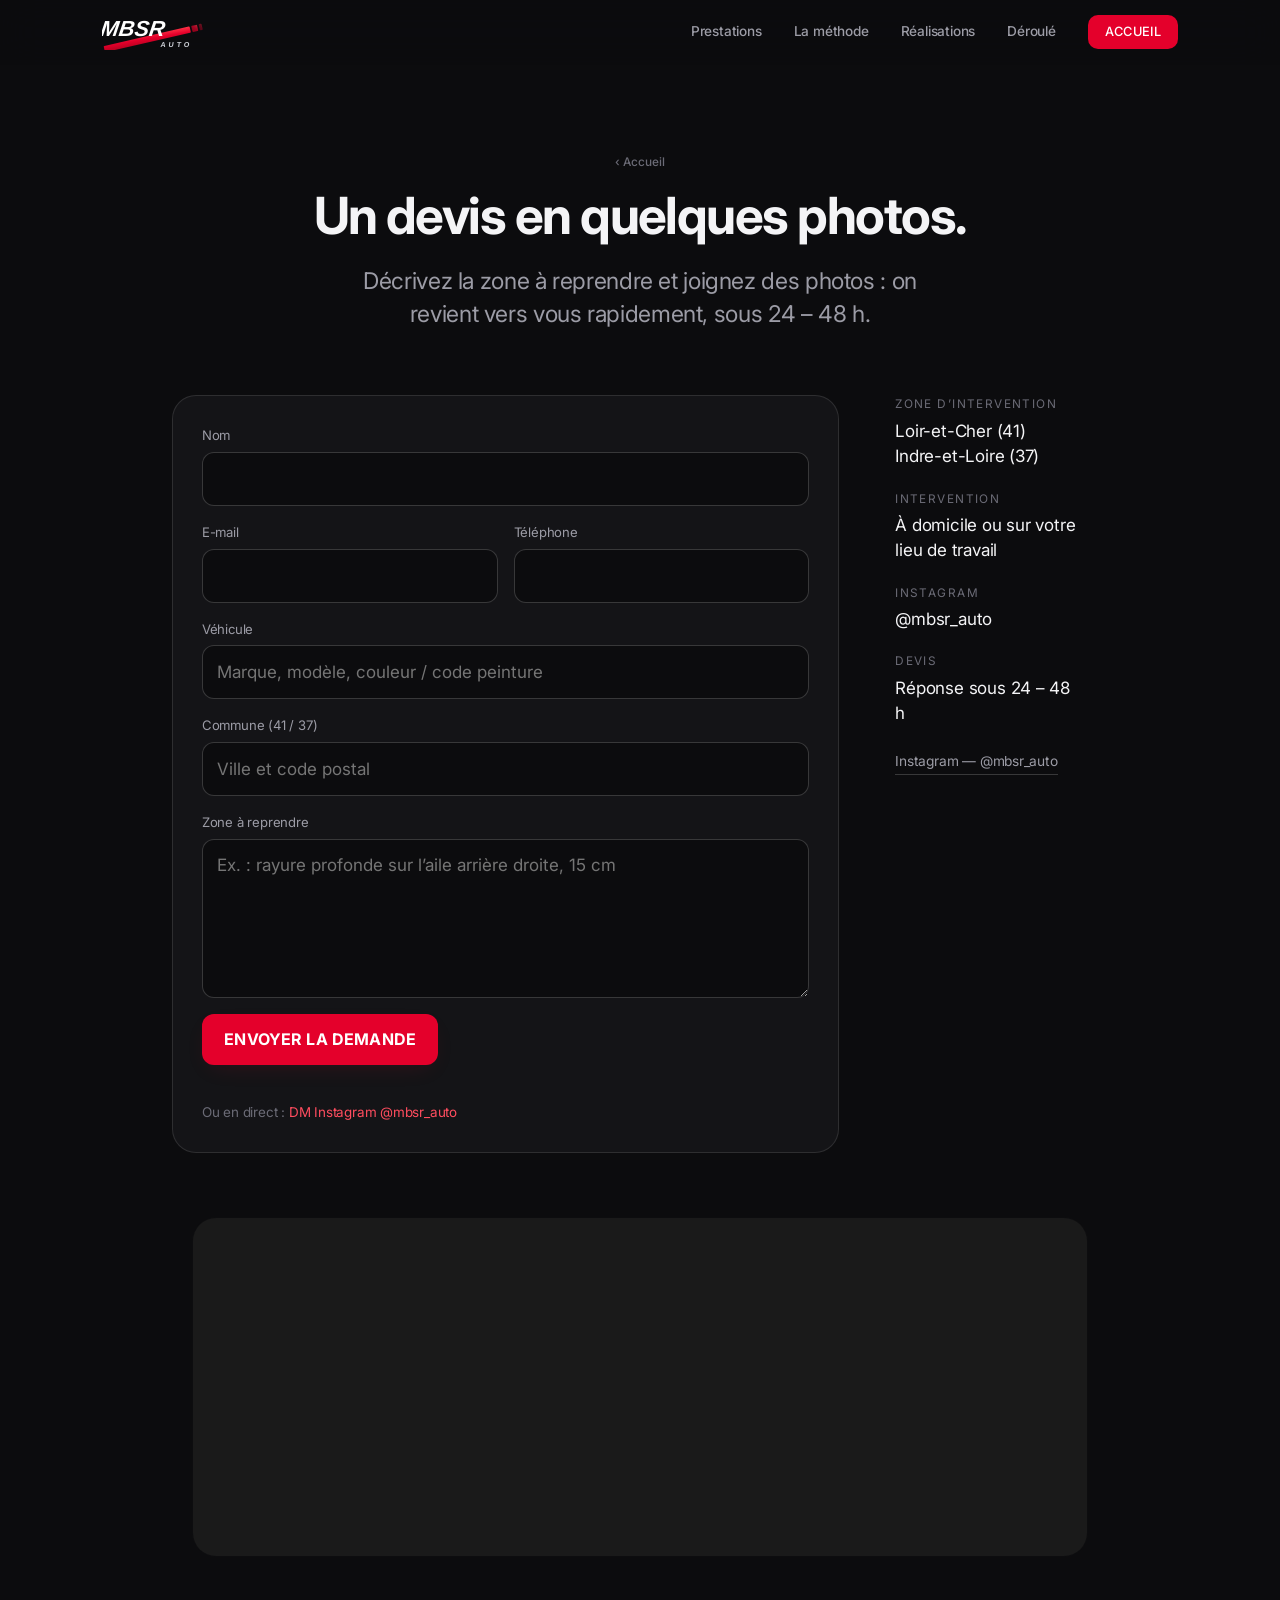
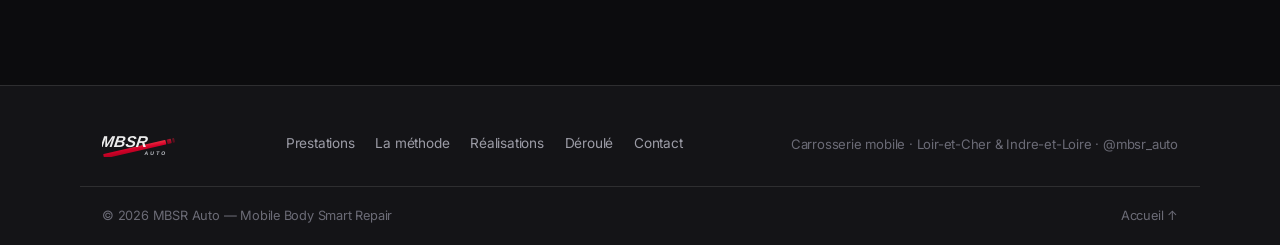
==== contact.html @ 2fc78a91 "preview: galerie en slider (fleches desktop + swipe mobile) + page /contact dediee - Realisations : " ====
<!DOCTYPE html>
<html lang="fr">
<head>
<meta charset="UTF-8" />
<meta name="viewport" content="width=device-width, initial-scale=1" />
<title>Devis & contact — MBSR Auto</title>
<meta name="description" content="Demandez un devis à MBSR Auto — Mobile Body Smart Repair. Rayures, jantes, retouches peinture, phares. Intervention à domicile en Loir-et-Cher (41) et Indre-et-Loire (37)." />
<meta name="theme-color" content="#0c0c0e" />
<link rel="icon" href="assets/favicon.svg" type="image/svg+xml" />
<link rel="canonical" href="https://mbsr-lilac.vercel.app/contact" />
<meta property="og:title" content="Devis & contact — MBSR Auto" />
<meta property="og:description" content="Demandez un devis : rayures, jantes, retouches peinture. On intervient chez vous en 41 et 37." />
<meta property="og:image" content="assets/img/redpaint.jpg" />
<meta property="og:type" content="website" />
<meta property="og:locale" content="fr_FR" />
<link rel="preconnect" href="https://fonts.googleapis.com" />
<link rel="preconnect" href="https://fonts.gstatic.com" crossorigin />
<link href="https://fonts.googleapis.com/css2?family=Inter:wght@400;500;600;700;800&display=swap" rel="stylesheet" />
<link rel="stylesheet" href="assets/styles.css?v=5" />
</head>
<body>
<a class="skip-link" href="#main">Aller au contenu</a>

<header class="hd stuck" id="hd">
  <div class="hd-in">
    <a href="/" class="hd-logo" aria-label="MBSR Auto — accueil">
      <img src="assets/logo-mbsr.svg" alt="MBSR Auto — Mobile Body Smart Repair" width="140" height="48" />
    </a>
    <nav class="nav" id="nav" aria-label="Navigation principale">
      <a href="/#prestations">Prestations</a>
      <a href="/#methode">La méthode</a>
      <a href="/#realisations">Réalisations</a>
      <a href="/#etapes">Déroulé</a>
      <a href="/" class="nav-cta">Accueil</a>
    </nav>
    <button class="burger" id="burger" aria-expanded="false" aria-controls="nav" aria-label="Menu"><span></span><span></span></button>
  </div>
</header>

<main id="main">
<span id="top"></span>

<section class="contact contact-page">
  <div class="narrow">
    <p class="eyebrow"><a href="/" class="back-lk">‹ Accueil</a></p>
    <h2>Un devis en quelques photos.</h2>
    <p class="big-p">Décrivez la zone à reprendre et joignez des photos : on revient vers vous rapidement, sous 24 – 48 h.</p>
  </div>

  <div class="contact-grid">
    <form class="cform" id="cform" novalidate>
      <div class="fld"><label for="f-name">Nom</label><input id="f-name" name="name" type="text" autocomplete="name" required /></div>
      <div class="fld2">
        <div class="fld"><label for="f-email">E-mail</label><input id="f-email" name="email" type="email" autocomplete="email" required /></div>
        <div class="fld"><label for="f-phone">Téléphone</label><input id="f-phone" name="phone" type="tel" autocomplete="tel" /></div>
      </div>
      <div class="fld"><label for="f-veh">Véhicule</label><input id="f-veh" name="vehicle" type="text" placeholder="Marque, modèle, couleur / code peinture" /></div>
      <div class="fld"><label for="f-city">Commune (41 / 37)</label><input id="f-city" name="city" type="text" placeholder="Ville et code postal" /></div>
      <div class="fld"><label for="f-msg">Zone à reprendre</label><textarea id="f-msg" name="message" rows="5" placeholder="Ex. : rayure profonde sur l’aile arrière droite, 15 cm" required></textarea></div>
      <button type="submit" class="btn">Envoyer la demande</button>
      <p class="fnote" id="fnote" role="status"></p>
      <p class="falt">Ou en direct : <a href="https://www.instagram.com/mbsr_auto/" target="_blank" rel="noopener">DM Instagram @mbsr_auto</a></p>
    </form>

    <aside class="cinfo">
      <dl>
        <div><dt>Zone d’intervention</dt><dd>Loir-et-Cher (41)<br />Indre-et-Loire (37)</dd></div>
        <div><dt>Intervention</dt><dd>À domicile ou sur votre lieu de travail</dd></div>
        <div><dt>Instagram</dt><dd><a href="https://www.instagram.com/mbsr_auto/" target="_blank" rel="noopener">@mbsr_auto</a></dd></div>
        <div><dt>Devis</dt><dd>Réponse sous 24 – 48 h</dd></div>
      </dl>
      <div class="socials">
        <a href="https://www.instagram.com/mbsr_auto/" target="_blank" rel="noopener">Instagram — @mbsr_auto</a>
      </div>
    </aside>
  </div>

  <div class="map">
    <iframe title="Zone d’intervention — Loir-et-Cher et Indre-et-Loire" loading="lazy" referrerpolicy="no-referrer-when-downgrade"
      src="https://www.openstreetmap.org/export/embed.html?bbox=0.35%2C47.00%2C1.75%2C47.75&layer=mapnik&marker=47.37%2C1.05"></iframe>
  </div>
</section>
</main>

<footer class="ft">
  <div class="ft-in">
    <img src="assets/logo-mbsr.svg" alt="MBSR Auto" width="132" height="42" />
    <nav class="ft-nav" aria-label="Pied de page">
      <a href="/#prestations">Prestations</a><a href="/#methode">La méthode</a><a href="/#realisations">Réalisations</a><a href="/#etapes">Déroulé</a><a href="/contact">Contact</a>
    </nav>
    <p class="ft-meta">Carrosserie mobile · Loir-et-Cher &amp; Indre-et-Loire · <a href="https://www.instagram.com/mbsr_auto/" target="_blank" rel="noopener">@mbsr_auto</a></p>
  </div>
  <div class="ft-bot"><p>© <span id="year"></span> MBSR Auto — Mobile Body Smart Repair</p><p><a href="/">Accueil ↑</a></p></div>
</footer>

<script src="assets/main.js?v=3" defer></script>
</body>
</html>
---- assets/styles.css ----
/* ===================== Tokens (dark · sport red) ===================== */
:root {
  --bg: #0c0c0e;
  --bg-alt: #141417;
  --bg-3: #1a1a1e;
  --ink: #f4f4f6;
  --ink-2: #9c9ca6;
  --ink-3: #6b6b76;
  --hair: rgba(255, 255, 255, .11);
  --hair-2: rgba(255, 255, 255, .18);
  --accent: #e4002b;
  --accent-2: #ff4d5f;
  --accent-ink: #ffffff;
  --accent-glow: rgba(228, 0, 43, .18);
  --wrap: 1120px;
  --narrow: 720px;
  --font: "Inter", -apple-system, BlinkMacSystemFont, "Segoe UI", Roboto, "Helvetica Neue", Arial, sans-serif;
  --ease: cubic-bezier(.28, .11, .32, 1);
  --r: 24px;
}
* { box-sizing: border-box; }
html { -webkit-text-size-adjust: 100%; scroll-behavior: smooth; scroll-padding-top: 80px; color-scheme: dark; }
@media (prefers-reduced-motion: reduce) { html { scroll-behavior: auto; } }
body {
  margin: 0; background: var(--bg); color: var(--ink);
  font-family: var(--font); font-size: 17px; line-height: 1.55;
  letter-spacing: -.012em; -webkit-font-smoothing: antialiased; text-rendering: optimizeLegibility;
  overflow-x: hidden;
}
img, svg, iframe { display: block; max-width: 100%; }
a { color: inherit; text-decoration: none; }
h1, h2, h3 { margin: 0; font-weight: 700; letter-spacing: -.03em; line-height: 1.05; }
h1 { font-size: clamp(2.7rem, 1.5rem + 4.6vw, 5rem); font-weight: 800; }
h2 { font-size: clamp(1.9rem, 1.2rem + 3vw, 3.2rem); }
h3 { font-size: 1.15rem; letter-spacing: -.02em; }
p { margin: 0; }

.skip-link { position: absolute; left: 12px; top: -60px; z-index: 200; background: var(--accent); color: var(--accent-ink); padding: 10px 16px; border-radius: 10px; font-weight: 600; transition: top .2s var(--ease); }
.skip-link:focus { top: 12px; }
:focus-visible { outline: 2px solid var(--accent); outline-offset: 3px; border-radius: 6px; }

.eyebrow { font-size: .74rem; font-weight: 700; letter-spacing: .18em; text-transform: uppercase; color: var(--accent-2); margin: 0 0 1.1rem; }
.big-p { font-size: clamp(1.1rem, 1rem + .55vw, 1.45rem); line-height: 1.44; color: var(--ink-2); letter-spacing: -.016em; }
.narrow { max-width: var(--narrow); margin: 0 auto; padding-inline: 22px; text-align: center; }
.narrow h2 { text-wrap: balance; }
.narrow .big-p { margin: 1.4rem auto 0; max-width: 42ch; }

.lk { color: var(--accent-2); font-weight: 600; letter-spacing: -.01em; }
.lk:hover { text-decoration: underline; text-underline-offset: 3px; }
.btn {
  display: inline-flex; align-items: center; justify-content: center;
  padding: .82rem 1.4rem; border-radius: 12px; font: inherit; font-weight: 700; font-size: 1rem;
  letter-spacing: .01em; text-transform: uppercase;
  background: var(--accent); color: var(--accent-ink); border: 0; cursor: pointer;
  box-shadow: 0 8px 24px -10px var(--accent-glow);
  transition: filter .18s var(--ease), transform .18s var(--ease);
}
.btn:hover { filter: brightness(1.1); }
.btn:active { transform: scale(.98); }

/* ===================== Header ===================== */
.hd { position: sticky; top: 0; z-index: 100; background: rgba(12, 12, 14, .72); backdrop-filter: saturate(180%) blur(20px); border-bottom: 1px solid transparent; transition: border-color .3s var(--ease); }
.hd.stuck { border-bottom-color: var(--hair); }
.hd-in { max-width: var(--wrap); margin: 0 auto; padding: 0 22px; height: 64px; display: flex; align-items: center; justify-content: space-between; gap: 1.5rem; }
.hd-logo img { height: 36px; width: auto; }
.nav { display: flex; align-items: center; gap: 2rem; }
.nav > a { font-size: .85rem; font-weight: 500; color: var(--ink-2); transition: color .15s var(--ease); }
.nav > a:hover { color: var(--ink); }
.nav-cta { padding: .42rem 1.05rem; background: var(--accent); color: var(--accent-ink) !important; border-radius: 10px; font-weight: 700; text-transform: uppercase; letter-spacing: .03em; font-size: .8rem !important; }
.nav-cta:hover { filter: brightness(1.1); }
.burger { display: none; width: 40px; height: 40px; border: 1px solid var(--hair-2); border-radius: 10px; background: transparent; cursor: pointer; padding: 0; }
.burger span { display: block; width: 17px; height: 1.5px; background: var(--ink); margin: 3px auto; transition: transform .25s var(--ease), opacity .2s var(--ease); }
.burger[aria-expanded="true"] span:nth-child(1) { transform: translateY(2.3px) rotate(45deg); }
.burger[aria-expanded="true"] span:nth-child(2) { transform: translateY(-2.3px) rotate(-45deg); }

/* ===================== Hero ===================== */
.hero { position: relative; overflow: hidden; text-align: center; padding: clamp(3.5rem, 2.5rem + 6vw, 7rem) 22px 0; }
.hero::before {
  content: ""; position: absolute; left: 50%; top: -6%; width: min(1100px, 120vw); aspect-ratio: 1;
  transform: translateX(-50%); pointer-events: none; z-index: 0;
  background: radial-gradient(circle at 50% 40%, var(--accent-glow), rgba(228, 0, 43, 0) 62%);
}
.hero-text { position: relative; z-index: 1; max-width: 900px; margin: 0 auto; }
.hero h1 { position: relative; font-size: clamp(3rem, 1.5rem + 5.6vw, 6rem); letter-spacing: -.04em; text-wrap: balance; text-transform: uppercase; }

@supports ((-webkit-background-clip: text) or (background-clip: text)) {
  .hero h1.shine {
    background-image: linear-gradient(100deg, var(--ink) 42%, #ffd7dd 49%, #fff 52%, var(--ink) 60%);
    background-size: 300% 100%;
    background-position: 130% 0;
    -webkit-background-clip: text; background-clip: text;
    -webkit-text-fill-color: transparent; color: transparent;
    animation: shine 1.9s var(--ease) .45s 1 both;
  }
}
@keyframes shine { to { background-position: -40% 0; } }

.sparkles { position: absolute; z-index: 1; left: 50%; top: 0; transform: translateX(-50%);
  width: min(760px, 92vw); height: clamp(220px, 34vw, 340px); pointer-events: none; }
.sparkles i {
  position: absolute; left: var(--x); top: var(--y);
  width: var(--s); height: var(--s); opacity: 0;
  background:
    radial-gradient(circle, rgba(255,255,255,.95) 0 12%, transparent 46%),
    conic-gradient(from 0deg, transparent 0 8%, rgba(255,120,135,.92) 12%, transparent 16% 33%, rgba(255,120,135,.92) 37%, transparent 41% 58%, rgba(255,120,135,.92) 62%, transparent 66% 83%, rgba(255,120,135,.92) 87%, transparent 91%);
  filter: drop-shadow(0 0 5px rgba(228, 0, 43, .8));
  animation: twinkle var(--d, 4.5s) ease-in-out var(--delay, 0s) infinite;
}
@keyframes twinkle {
  0%, 100% { opacity: 0; transform: scale(.3) rotate(0deg); }
  45%, 55% { opacity: .85; transform: scale(1) rotate(25deg); }
}
@media (prefers-reduced-motion: reduce) {
  .hero h1.shine { animation: none; }
  .sparkles { display: none; }
}
.hero-sub { margin: 1.15rem auto 0; max-width: 44ch; font-size: clamp(1.1rem, 1rem + .55vw, 1.4rem); font-weight: 500; color: var(--ink-2); letter-spacing: -.02em; line-height: 1.36; }
.hero-links { margin-top: 1.35rem; display: flex; gap: 1.6rem; justify-content: center; flex-wrap: wrap; font-size: 1.02rem; }

.hero-shot {
  position: relative; z-index: 1;
  margin: clamp(1.8rem, 1rem + 3vw, 3.2rem) calc(50% - 50vw) 0; width: 100vw;
  border: 0; overflow: hidden;
  -webkit-mask-image: linear-gradient(to bottom, transparent 0, #000 12%, #000 84%, transparent 100%);
  mask-image: linear-gradient(to bottom, transparent 0, #000 12%, #000 84%, transparent 100%);
}
.hero-shot img { width: 100%; height: clamp(320px, 46vw, 560px); object-fit: cover; object-position: 50% 46%; will-change: transform; }

/* ===================== Sections base ===================== */
.crafts, .atelier, .gallery, .sinistre, .contact { padding: clamp(4.5rem, 3.5rem + 6vw, 8rem) 0; }

/* ---- Prestations ---- */
.crafts-inner { max-width: var(--wrap); margin: 0 auto; padding: 0 22px; text-align: center; }
.crafts-inner h2 { text-wrap: balance; margin-bottom: clamp(2.2rem, 1.8rem + 2.5vw, 3.4rem); text-transform: uppercase; }
.craft-list { list-style: none; margin: 0 auto; padding: 0; max-width: 840px; display: grid; grid-template-columns: repeat(3, 1fr); gap: 1px; background: var(--hair); border: 1px solid var(--hair); border-radius: var(--r); overflow: hidden; text-align: left; }
.craft-list li { background: var(--bg); padding: 1.9rem 1.6rem; transition: background .25s var(--ease); }
.craft-list li:hover { background: var(--bg-3); }
.craft-list h3 { margin-bottom: .5rem; }
.craft-list p { color: var(--ink-2); font-size: .93rem; }

/* ---- Méthode ---- */
.grow-wrap { margin: 0 auto clamp(2.5rem, 2rem + 3vw, 4.5rem); max-width: 940px; padding: 0 22px; }
.grow-img { width: 100%; height: clamp(260px, 38vw, 440px); object-fit: cover; object-position: 50% 55%; border-radius: var(--r); border: 1px solid var(--hair); }
.atelier-copy { max-width: var(--narrow); margin: 0 auto; padding-inline: 22px; text-align: center; }
.atelier-copy h2 { text-wrap: balance; margin: .2rem 0 1.2rem; text-transform: uppercase; }
.atelier-copy .big-p { margin-inline: auto; max-width: 46ch; }
.ticks { list-style: none; padding: 0; margin: 1.8rem auto; display: inline-grid; gap: .65rem; text-align: left; }
.ticks li { position: relative; padding-left: 1.9rem; color: var(--ink-2); }
.ticks li::before { content: ""; position: absolute; left: 0; top: .16em; width: 1.15rem; height: 1.15rem; border-radius: 50%; background: var(--accent-glow); }
.ticks li::after { content: ""; position: absolute; left: .4rem; top: .28em; width: .3rem; height: .55rem; border: solid var(--accent-2); border-width: 0 2px 2px 0; transform: rotate(42deg); }

/* ---- Réalisations : slider + lightbox ---- */
.gallery-head { max-width: var(--wrap); margin: 0 auto clamp(2.2rem, 1.8rem + 2.5vw, 3.4rem); padding: 0 22px; text-align: center; }
.gallery-head h2 { text-transform: uppercase; }
.gallery-slider { position: relative; max-width: var(--wrap); margin: 0 auto; padding: 0 22px; }
.gwrap { overflow-x: auto; scroll-snap-type: x mandatory; -webkit-overflow-scrolling: touch; scrollbar-width: none; }
.gwrap::-webkit-scrollbar { display: none; }
.gtrack { list-style: none; margin: 0; padding: 4px 0; display: flex; gap: 16px; }
.gitem { position: relative; flex: 0 0 clamp(258px, 30vw, 328px); border-radius: 16px; overflow: hidden; background: var(--bg-3); border: 1px solid var(--hair); cursor: pointer; aspect-ratio: 4 / 5; scroll-snap-align: start; }
.gitem img { width: 100%; height: 100%; object-fit: cover; transition: transform .5s var(--ease); }
.gitem:hover img { transform: scale(1.05); }
.gitem::before { content: ""; position: absolute; inset: 0; z-index: 1; border-left: 3px solid var(--accent); transform: translateX(-6px); opacity: 0; transition: transform .3s var(--ease), opacity .3s var(--ease); }
.gitem:hover::before { transform: translateX(0); opacity: 1; }
.gitem span { position: absolute; left: 0; right: 0; bottom: 0; z-index: 2; padding: 2.6rem 1.1rem 1rem; color: #fff; font-weight: 700; font-size: .95rem; display: flex; flex-direction: column; gap: .12rem; background: linear-gradient(180deg, transparent, rgba(0, 0, 0, .85)); }
.gitem em { font-style: normal; font-weight: 400; font-size: .8rem; opacity: .82; }
.gnav { position: absolute; top: calc(50% - 12px); transform: translateY(-50%); z-index: 4; width: 46px; height: 46px; display: grid; place-items: center;
  border-radius: 999px; border: 1px solid var(--hair-2); background: rgba(18, 18, 21, .82); backdrop-filter: blur(6px);
  color: #fff; font-size: 1.5rem; line-height: 1; cursor: pointer; transition: background .15s var(--ease), border-color .15s var(--ease), opacity .2s var(--ease); }
.gnav:hover { background: var(--accent); border-color: var(--accent); }
.gnav:disabled { opacity: .28; cursor: default; }
.gprev { left: -4px; } .gnext { right: -4px; }
.ghint { margin: 1.6rem auto 0; text-align: center; font-size: .8rem; color: var(--ink-3); letter-spacing: .04em; }
.ghint .gm { display: none; }

/* ---- CTA contact (accueil) ---- */
.cta { padding: clamp(4.5rem, 3.5rem + 6vw, 8rem) 0; background: var(--bg-alt); border-top: 1px solid var(--hair); }
.cta-actions { margin-top: 1.8rem; display: flex; gap: 1.4rem; justify-content: center; align-items: center; flex-wrap: wrap; }

/* ---- Déroulé ---- */
.sinistre { background: var(--bg-alt); border-block: 1px solid var(--hair); }
.sinistre h2 { text-wrap: balance; text-transform: uppercase; }
.steps { list-style: none; padding: 0 22px; margin: clamp(2.6rem, 2rem + 3vw, 4rem) auto 0; max-width: 900px; display: grid; grid-template-columns: repeat(3, 1fr); gap: 1.5rem; }
.steps li { text-align: center; }
.steps li > span { display: inline-grid; place-items: center; width: 40px; height: 40px; border-radius: 11px; background: var(--accent); color: var(--accent-ink); font-weight: 800; margin-bottom: .85rem; }
.steps h3 { margin-bottom: .3rem; }
.steps p { color: var(--ink-2); font-size: .93rem; }

/* ---- Contact ---- */
.contact-grid { max-width: 980px; margin: clamp(2.6rem, 2rem + 3vw, 4rem) auto 0; padding: 0 22px; display: grid; grid-template-columns: 1.15fr .85fr; gap: clamp(2rem, 1rem + 4vw, 3.5rem); align-items: start; }
.cform { background: var(--bg-alt); border: 1px solid var(--hair); border-radius: var(--r); padding: 1.8rem; }
.fld { display: flex; flex-direction: column; gap: .4rem; margin-bottom: 1rem; }
.fld2 { display: grid; grid-template-columns: 1fr 1fr; gap: 1rem; }
.fld label { font-size: .82rem; color: var(--ink-2); }
.fld input, .fld textarea { font: inherit; color: var(--ink); background: var(--bg); border: 1px solid var(--hair-2); border-radius: 12px; padding: .8rem .9rem; transition: border-color .15s var(--ease), box-shadow .15s var(--ease); }
.fld input:focus, .fld textarea:focus { outline: none; border-color: var(--accent); box-shadow: 0 0 0 3px var(--accent-glow); }
.fld textarea { resize: vertical; min-height: 120px; }
.fnote { font-size: .86rem; margin-top: .9rem; min-height: 1.2em; }
.fnote.ok { color: #63d18a; } .fnote.err { color: #f0846a; }
.falt { font-size: .84rem; color: var(--ink-3); margin-top: .4rem; }
.falt a { color: var(--accent-2); }
.falt a:hover { text-decoration: underline; text-underline-offset: 3px; }
.cinfo dl { margin: 0; display: grid; gap: 1.25rem; }
.cinfo dt { font-size: .74rem; letter-spacing: .12em; text-transform: uppercase; color: var(--ink-3); margin-bottom: .3rem; }
.cinfo dd { margin: 0; color: var(--ink); line-height: 1.5; }
.cinfo a:hover { color: var(--accent-2); }
.socials { display: flex; flex-wrap: wrap; gap: 1.3rem; margin-top: 1.5rem; }
.socials a { font-size: .86rem; color: var(--ink-2); border-bottom: 1px solid var(--hair-2); padding-bottom: 2px; }
.socials a:hover { color: var(--accent-2); border-color: var(--accent-2); }
.map { max-width: 940px; margin: clamp(2.6rem, 2rem + 3vw, 4rem) auto 0; padding: 0 22px; }
.map iframe { width: 100%; height: 340px; border: 0; border-radius: var(--r); border: 1px solid var(--hair); filter: invert(.92) hue-rotate(180deg) grayscale(.28) contrast(.95); }

/* ===================== Footer ===================== */
.ft { border-top: 1px solid var(--hair); background: var(--bg-alt); }
.ft-in { max-width: var(--wrap); margin: 0 auto; padding: 2.8rem 22px 1.8rem; display: flex; align-items: center; justify-content: space-between; flex-wrap: wrap; gap: 1.4rem; }
.ft-in img { height: 26px; width: auto; opacity: .92; }
.ft-nav { display: flex; flex-wrap: wrap; gap: 1.3rem; }
.ft-nav a { font-size: .85rem; color: var(--ink-2); }
.ft-nav a:hover { color: var(--accent-2); }
.ft-meta { font-size: .82rem; color: var(--ink-3); }
.ft-meta a:hover { color: var(--accent-2); }
.ft-bot { max-width: var(--wrap); margin: 0 auto; padding: 1.2rem 22px; border-top: 1px solid var(--hair); display: flex; justify-content: space-between; flex-wrap: wrap; gap: .6rem; }
.ft-bot p { font-size: .8rem; color: var(--ink-3); }
.ft-bot a:hover { color: var(--accent-2); }

/* ===================== Lightbox ===================== */
.lb { position: fixed; inset: 0; z-index: 300; display: none; place-items: center; background: rgba(0, 0, 0, .94); backdrop-filter: blur(4px); }
.lb.open { display: grid; }
.lb img { max-width: min(92vw, 720px); max-height: 82vh; border-radius: 12px; }
.lb-cap { position: absolute; bottom: 4vh; left: 0; right: 0; text-align: center; color: #cfcfd3; font-size: .9rem; }
.lb button { position: absolute; background: rgba(255, 255, 255, .12); border: 0; color: #fff; border-radius: 999px; cursor: pointer; transition: background .15s var(--ease); }
.lb button:hover { background: var(--accent); }
.lb-close { top: 4vh; right: 5vw; width: 44px; height: 44px; font-size: 1.05rem; }
.lb-nav { top: 50%; transform: translateY(-50%); width: 50px; height: 50px; font-size: 1.5rem; line-height: 1; }
.lb-prev { left: 3vw; } .lb-next { right: 3vw; }

/* ===================== Reveal (progressive enhancement) ===================== */
.reveal { opacity: 1; transform: none; }
html.anim .reveal:not(.in) { opacity: 0; transform: translateY(26px); }
html.anim .reveal.in { opacity: 1; transform: none; transition: opacity .8s var(--ease), transform .8s var(--ease); }

/* ===================== Contact page ===================== */
.contact-page { padding-top: clamp(3.2rem, 2rem + 5vw, 5.5rem); }
.contact-page .narrow { text-align: center; }
.back-lk { color: var(--ink-3); text-transform: none; letter-spacing: 0; font-weight: 500; }
.back-lk:hover { color: var(--accent-2); }

/* ===================== Responsive ===================== */
@media (max-width: 940px) {
  .craft-list { grid-template-columns: repeat(2, 1fr); }
  .steps { grid-template-columns: 1fr; gap: 2rem; }
  .contact-grid { grid-template-columns: 1fr; }
}
@media (max-width: 720px) {
  .nav { position: fixed; inset: 64px 0 auto 0; flex-direction: column; align-items: stretch; gap: 0;
    background: rgba(12, 12, 14, .98); backdrop-filter: blur(20px); border-bottom: 1px solid var(--hair);
    padding: .5rem 22px 1.4rem; transform: translateY(-130%); transition: transform .35s var(--ease); }
  .nav.open { transform: translateY(0); }
  .nav > a { padding: .95rem 0; border-bottom: 1px solid var(--hair); font-size: 1rem; }
  .nav-cta { margin-top: 1rem; text-align: center; border-bottom: 0; }
  .burger { display: block; }

  /* réalisations : le slider passe en swipe plein cadre, flèches masquées */
  .gallery-slider { padding-inline: 0; }
  .gwrap { scroll-snap-type: x mandatory; padding-inline: 4vw; }
  .gitem { flex: 0 0 82%; scroll-snap-align: center; }
  .gnav { display: none; }
  .ghint .gd { display: none; }
  .ghint .gm { display: inline; }
}
@media (max-width: 560px) {
  .craft-list { grid-template-columns: 1fr; }
  .fld2 { grid-template-columns: 1fr; }
  .hero-links { flex-direction: column; gap: .8rem; }
  .cta-actions { flex-direction: column; gap: .9rem; }
}
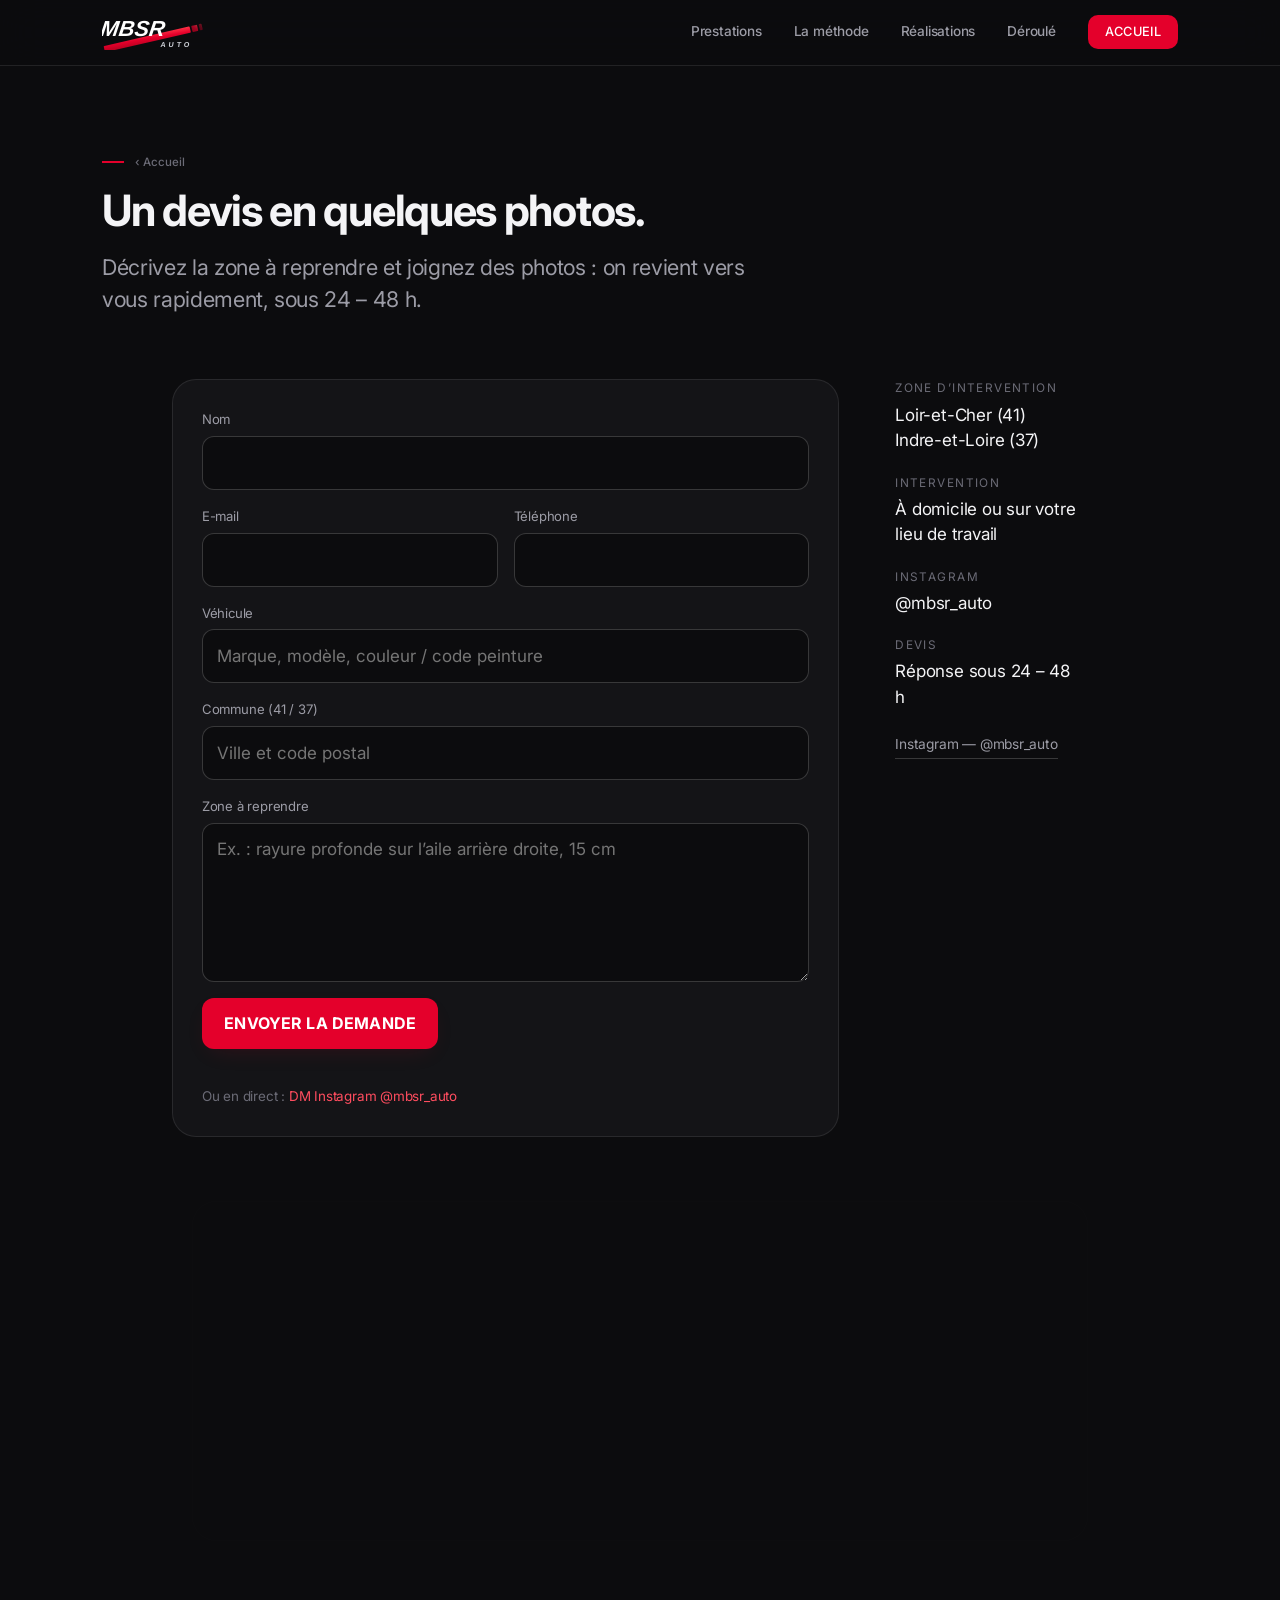
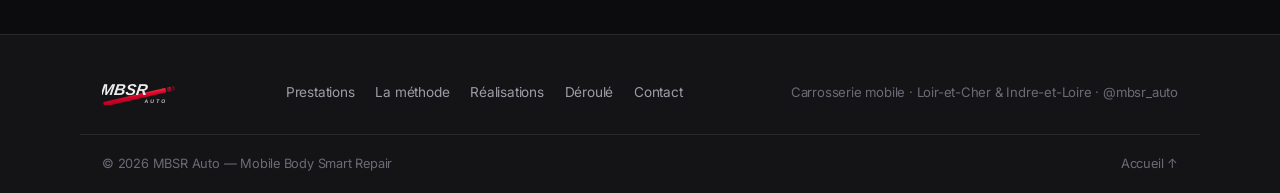
==== commit 4aaddade: "preview: moins de scroll, intros a gauche, sections delimitees discretement - Prestations sur mobile" ====
--- a/contact.html
+++ b/contact.html
@@ -16,7 +16,7 @@
 <link rel="preconnect" href="https://fonts.googleapis.com" />
 <link rel="preconnect" href="https://fonts.gstatic.com" crossorigin />
 <link href="https://fonts.googleapis.com/css2?family=Inter:wght@400;500;600;700;800&display=swap" rel="stylesheet" />
-<link rel="stylesheet" href="assets/styles.css?v=5" />
+<link rel="stylesheet" href="assets/styles.css?v=6" />
 </head>
 <body>
 <a class="skip-link" href="#main">Aller au contenu</a>
@@ -93,6 +93,6 @@
   <div class="ft-bot"><p>© <span id="year"></span> MBSR Auto — Mobile Body Smart Repair</p><p><a href="/">Accueil ↑</a></p></div>
 </footer>
 
-<script src="assets/main.js?v=3" defer></script>
+<script src="assets/main.js?v=4" defer></script>
 </body>
 </html>
--- a/assets/styles.css
+++ b/assets/styles.css
@@ -6,8 +6,10 @@
   --ink: #f4f4f6;
   --ink-2: #9c9ca6;
   --ink-3: #6b6b76;
-  --hair: rgba(255, 255, 255, .11);
+  --hair: rgba(255, 255, 255, .09);
   --hair-2: rgba(255, 255, 255, .18);
+  --sec: #0c0c0e;
+  --sec-2: #101014;
   --accent: #e4002b;
   --accent-2: #ff4d5f;
   --accent-ink: #ffffff;
@@ -31,7 +33,7 @@
 a { color: inherit; text-decoration: none; }
 h1, h2, h3 { margin: 0; font-weight: 700; letter-spacing: -.03em; line-height: 1.05; }
 h1 { font-size: clamp(2.7rem, 1.5rem + 4.6vw, 5rem); font-weight: 800; }
-h2 { font-size: clamp(1.9rem, 1.2rem + 3vw, 3.2rem); }
+h2 { font-size: clamp(1.7rem, 1.15rem + 2.4vw, 2.7rem); }
 h3 { font-size: 1.15rem; letter-spacing: -.02em; }
 p { margin: 0; }
 
@@ -39,11 +41,14 @@
 .skip-link:focus { top: 12px; }
 :focus-visible { outline: 2px solid var(--accent); outline-offset: 3px; border-radius: 6px; }
 
-.eyebrow { font-size: .74rem; font-weight: 700; letter-spacing: .18em; text-transform: uppercase; color: var(--accent-2); margin: 0 0 1.1rem; }
-.big-p { font-size: clamp(1.1rem, 1rem + .55vw, 1.45rem); line-height: 1.44; color: var(--ink-2); letter-spacing: -.016em; }
-.narrow { max-width: var(--narrow); margin: 0 auto; padding-inline: 22px; text-align: center; }
-.narrow h2 { text-wrap: balance; }
-.narrow .big-p { margin: 1.4rem auto 0; max-width: 42ch; }
+.eyebrow { font-size: .72rem; font-weight: 700; letter-spacing: .2em; text-transform: uppercase; color: var(--accent-2); margin: 0 0 1rem; }
+.eyebrow::before { content: ""; display: inline-block; width: 22px; height: 2px; background: var(--accent); vertical-align: middle; margin-right: .7rem; transform: translateY(-1px); }
+.big-p { font-size: clamp(1.05rem, 1rem + .5vw, 1.35rem); line-height: 1.46; color: var(--ink-2); letter-spacing: -.016em; }
+.sec-head { max-width: var(--wrap); margin: 0 auto clamp(2rem, 1.6rem + 2vw, 3rem); padding: 0 22px; }
+.sec-head h2 { max-width: 20ch; }
+.narrow { max-width: var(--wrap); margin: 0 auto; padding-inline: 22px; }
+.narrow h2 { max-width: 20ch; }
+.narrow .big-p { margin: 1.2rem 0 0; max-width: 52ch; }
 
 .lk { color: var(--accent-2); font-weight: 600; letter-spacing: -.01em; }
 .lk:hover { text-decoration: underline; text-underline-offset: 3px; }
@@ -81,6 +86,7 @@
   background: radial-gradient(circle at 50% 40%, var(--accent-glow), rgba(228, 0, 43, 0) 62%);
 }
 .hero-text { position: relative; z-index: 1; max-width: 900px; margin: 0 auto; }
+.hero .eyebrow::before { display: none; }
 .hero h1 { position: relative; font-size: clamp(3rem, 1.5rem + 5.6vw, 6rem); letter-spacing: -.04em; text-wrap: balance; text-transform: uppercase; }
 
 @supports ((-webkit-background-clip: text) or (background-clip: text)) {
@@ -127,31 +133,38 @@
 .hero-shot img { width: 100%; height: clamp(320px, 46vw, 560px); object-fit: cover; object-position: 50% 46%; will-change: transform; }
 
 /* ===================== Sections base ===================== */
-.crafts, .atelier, .gallery, .sinistre, .contact { padding: clamp(4.5rem, 3.5rem + 6vw, 8rem) 0; }
+.crafts, .atelier, .gallery, .sinistre, .contact, .cta {
+  padding: clamp(3.4rem, 2.6rem + 4vw, 5.8rem) 0;
+  border-top: 1px solid var(--hair);
+}
+.crafts, .gallery { background: var(--sec-2); }        /* fonds alternés très discrets */
+.atelier, .sinistre { background: var(--sec); }
 
 /* ---- Prestations ---- */
-.crafts-inner { max-width: var(--wrap); margin: 0 auto; padding: 0 22px; text-align: center; }
-.crafts-inner h2 { text-wrap: balance; margin-bottom: clamp(2.2rem, 1.8rem + 2.5vw, 3.4rem); text-transform: uppercase; }
-.craft-list { list-style: none; margin: 0 auto; padding: 0; max-width: 840px; display: grid; grid-template-columns: repeat(3, 1fr); gap: 1px; background: var(--hair); border: 1px solid var(--hair); border-radius: var(--r); overflow: hidden; text-align: left; }
-.craft-list li { background: var(--bg); padding: 1.9rem 1.6rem; transition: background .25s var(--ease); }
+.crafts-inner { max-width: var(--wrap); margin: 0 auto; padding: 0 22px; }
+.crafts-inner > .eyebrow, .crafts-inner > h2 { padding-left: 2px; }
+.crafts-inner h2 { margin-bottom: clamp(1.8rem, 1.4rem + 2vw, 2.8rem); text-transform: uppercase; max-width: 24ch; }
+.craft-list { list-style: none; margin: 0; padding: 0; display: grid; grid-template-columns: repeat(3, 1fr); gap: 1px; background: var(--hair); border: 1px solid var(--hair); border-radius: var(--r); overflow: hidden; }
+.craft-list li { background: var(--sec-2); padding: 1.6rem 1.5rem; transition: background .25s var(--ease); }
 .craft-list li:hover { background: var(--bg-3); }
-.craft-list h3 { margin-bottom: .5rem; }
-.craft-list p { color: var(--ink-2); font-size: .93rem; }
-
-/* ---- Méthode ---- */
-.grow-wrap { margin: 0 auto clamp(2.5rem, 2rem + 3vw, 4.5rem); max-width: 940px; padding: 0 22px; }
-.grow-img { width: 100%; height: clamp(260px, 38vw, 440px); object-fit: cover; object-position: 50% 55%; border-radius: var(--r); border: 1px solid var(--hair); }
-.atelier-copy { max-width: var(--narrow); margin: 0 auto; padding-inline: 22px; text-align: center; }
-.atelier-copy h2 { text-wrap: balance; margin: .2rem 0 1.2rem; text-transform: uppercase; }
-.atelier-copy .big-p { margin-inline: auto; max-width: 46ch; }
-.ticks { list-style: none; padding: 0; margin: 1.8rem auto; display: inline-grid; gap: .65rem; text-align: left; }
+.craft-list h3 { margin-bottom: .45rem; }
+.craft-list p { color: var(--ink-2); font-size: .92rem; }
+
+/* ---- Méthode : image + texte côte à côte ---- */
+.atelier-inner { max-width: var(--wrap); margin: 0 auto; padding: 0 22px; display: grid; grid-template-columns: 1fr 1fr; gap: clamp(2rem, 1rem + 5vw, 4.5rem); align-items: center; }
+.grow-wrap { margin: 0; max-width: none; padding: 0; }
+.grow-img { width: 100%; height: clamp(300px, 40vw, 480px); object-fit: cover; object-position: 50% 55%; border-radius: var(--r); border: 1px solid var(--hair); }
+.atelier-copy { max-width: none; margin: 0; padding: 0; }
+.atelier-copy h2 { margin: .2rem 0 1.1rem; text-transform: uppercase; max-width: 22ch; }
+.atelier-copy .big-p { max-width: 48ch; }
+.ticks { list-style: none; padding: 0; margin: 1.6rem 0; display: grid; gap: .6rem; }
 .ticks li { position: relative; padding-left: 1.9rem; color: var(--ink-2); }
 .ticks li::before { content: ""; position: absolute; left: 0; top: .16em; width: 1.15rem; height: 1.15rem; border-radius: 50%; background: var(--accent-glow); }
 .ticks li::after { content: ""; position: absolute; left: .4rem; top: .28em; width: .3rem; height: .55rem; border: solid var(--accent-2); border-width: 0 2px 2px 0; transform: rotate(42deg); }
 
 /* ---- Réalisations : slider + lightbox ---- */
-.gallery-head { max-width: var(--wrap); margin: 0 auto clamp(2.2rem, 1.8rem + 2.5vw, 3.4rem); padding: 0 22px; text-align: center; }
-.gallery-head h2 { text-transform: uppercase; }
+.gallery-head { max-width: var(--wrap); margin: 0 auto clamp(1.8rem, 1.4rem + 2vw, 2.8rem); padding: 0 22px; }
+.gallery-head h2 { text-transform: uppercase; max-width: 24ch; }
 .gallery-slider { position: relative; max-width: var(--wrap); margin: 0 auto; padding: 0 22px; }
 .gwrap { overflow-x: auto; scroll-snap-type: x mandatory; -webkit-overflow-scrolling: touch; scrollbar-width: none; }
 .gwrap::-webkit-scrollbar { display: none; }
@@ -169,19 +182,25 @@
 .gnav:hover { background: var(--accent); border-color: var(--accent); }
 .gnav:disabled { opacity: .28; cursor: default; }
 .gprev { left: -4px; } .gnext { right: -4px; }
-.ghint { margin: 1.6rem auto 0; text-align: center; font-size: .8rem; color: var(--ink-3); letter-spacing: .04em; }
+.ghint { max-width: var(--wrap); margin: 1.4rem auto 0; padding: 0 22px; font-size: .8rem; color: var(--ink-3); letter-spacing: .04em; }
 .ghint .gm { display: none; }
 
+/* ---- Pastilles de pagination (carrousels) ---- */
+.dots { display: none; justify-content: center; gap: .5rem; margin-top: 1.5rem; }
+.dots button { width: 7px; height: 7px; padding: 0; border: 0; border-radius: 999px; background: var(--hair-2); cursor: pointer;
+  transition: background .2s var(--ease), width .2s var(--ease); }
+.dots button:hover { background: var(--ink-3); }
+.dots button.on { background: var(--accent); width: 22px; }
+
 /* ---- CTA contact (accueil) ---- */
-.cta { padding: clamp(4.5rem, 3.5rem + 6vw, 8rem) 0; background: var(--bg-alt); border-top: 1px solid var(--hair); }
-.cta-actions { margin-top: 1.8rem; display: flex; gap: 1.4rem; justify-content: center; align-items: center; flex-wrap: wrap; }
+.cta { background: var(--sec-2); }
+.cta-actions { margin-top: 1.6rem; display: flex; gap: 1.4rem; align-items: center; flex-wrap: wrap; }
 
 /* ---- Déroulé ---- */
-.sinistre { background: var(--bg-alt); border-block: 1px solid var(--hair); }
-.sinistre h2 { text-wrap: balance; text-transform: uppercase; }
-.steps { list-style: none; padding: 0 22px; margin: clamp(2.6rem, 2rem + 3vw, 4rem) auto 0; max-width: 900px; display: grid; grid-template-columns: repeat(3, 1fr); gap: 1.5rem; }
-.steps li { text-align: center; }
-.steps li > span { display: inline-grid; place-items: center; width: 40px; height: 40px; border-radius: 11px; background: var(--accent); color: var(--accent-ink); font-weight: 800; margin-bottom: .85rem; }
+.sinistre h2 { text-transform: uppercase; }
+.steps { list-style: none; padding: 0 22px; margin: clamp(2.2rem, 1.8rem + 2.5vw, 3.4rem) auto 0; max-width: var(--wrap); display: grid; grid-template-columns: repeat(3, 1fr); gap: clamp(1.4rem, 1rem + 2vw, 2.6rem); }
+.steps li { position: relative; padding-left: 3.4rem; }
+.steps li > span { position: absolute; left: 0; top: 0; display: grid; place-items: center; width: 40px; height: 40px; border-radius: 11px; background: var(--accent); color: var(--accent-ink); font-weight: 800; }
 .steps h3 { margin-bottom: .3rem; }
 .steps p { color: var(--ink-2); font-size: .93rem; }
 
@@ -240,14 +259,18 @@
 
 /* ===================== Contact page ===================== */
 .contact-page { padding-top: clamp(3.2rem, 2rem + 5vw, 5.5rem); }
-.contact-page .narrow { text-align: center; }
 .back-lk { color: var(--ink-3); text-transform: none; letter-spacing: 0; font-weight: 500; }
+.back-lk::before { display: none; }
 .back-lk:hover { color: var(--accent-2); }
 
 /* ===================== Responsive ===================== */
+@media (max-width: 1000px) {
+  .atelier-inner { grid-template-columns: 1fr; gap: clamp(1.6rem, 1rem + 3vw, 2.6rem); }
+  .grow-wrap { order: -1; }
+}
 @media (max-width: 940px) {
   .craft-list { grid-template-columns: repeat(2, 1fr); }
-  .steps { grid-template-columns: 1fr; gap: 2rem; }
+  .steps { grid-template-columns: 1fr; gap: 1.8rem; max-width: 30rem; }
   .contact-grid { grid-template-columns: 1fr; }
 }
 @media (max-width: 720px) {
@@ -259,17 +282,28 @@
   .nav-cta { margin-top: 1rem; text-align: center; border-bottom: 0; }
   .burger { display: block; }
 
-  /* réalisations : le slider passe en swipe plein cadre, flèches masquées */
+  /* prestations : carrousel horizontal + pastilles au lieu de 6 blocs empilés */
+  .craft-list { display: flex; grid-template-columns: none; gap: 12px; max-width: none;
+    background: transparent; border: 0; border-radius: 0; overflow: visible;
+    overflow-x: auto; scroll-snap-type: x mandatory; -webkit-overflow-scrolling: touch;
+    scrollbar-width: none; padding: 4px 4vw; margin-inline: -4vw; }
+  .craft-list::-webkit-scrollbar { display: none; }
+  .craft-list li { flex: 0 0 84%; scroll-snap-align: center; border: 1px solid var(--hair);
+    border-radius: var(--r); background: var(--bg-alt); }
+  .crafts .dots { display: flex; }
+
+  /* réalisations : swipe plein cadre, flèches masquées, pastilles visibles */
   .gallery-slider { padding-inline: 0; }
   .gwrap { scroll-snap-type: x mandatory; padding-inline: 4vw; }
   .gitem { flex: 0 0 82%; scroll-snap-align: center; }
   .gnav { display: none; }
+  .gallery .dots { display: flex; }
+  .ghint { text-align: center; }
   .ghint .gd { display: none; }
   .ghint .gm { display: inline; }
 }
 @media (max-width: 560px) {
-  .craft-list { grid-template-columns: 1fr; }
   .fld2 { grid-template-columns: 1fr; }
   .hero-links { flex-direction: column; gap: .8rem; }
-  .cta-actions { flex-direction: column; gap: .9rem; }
-}
+  .cta-actions { flex-direction: column; align-items: flex-start; gap: .9rem; }
+}
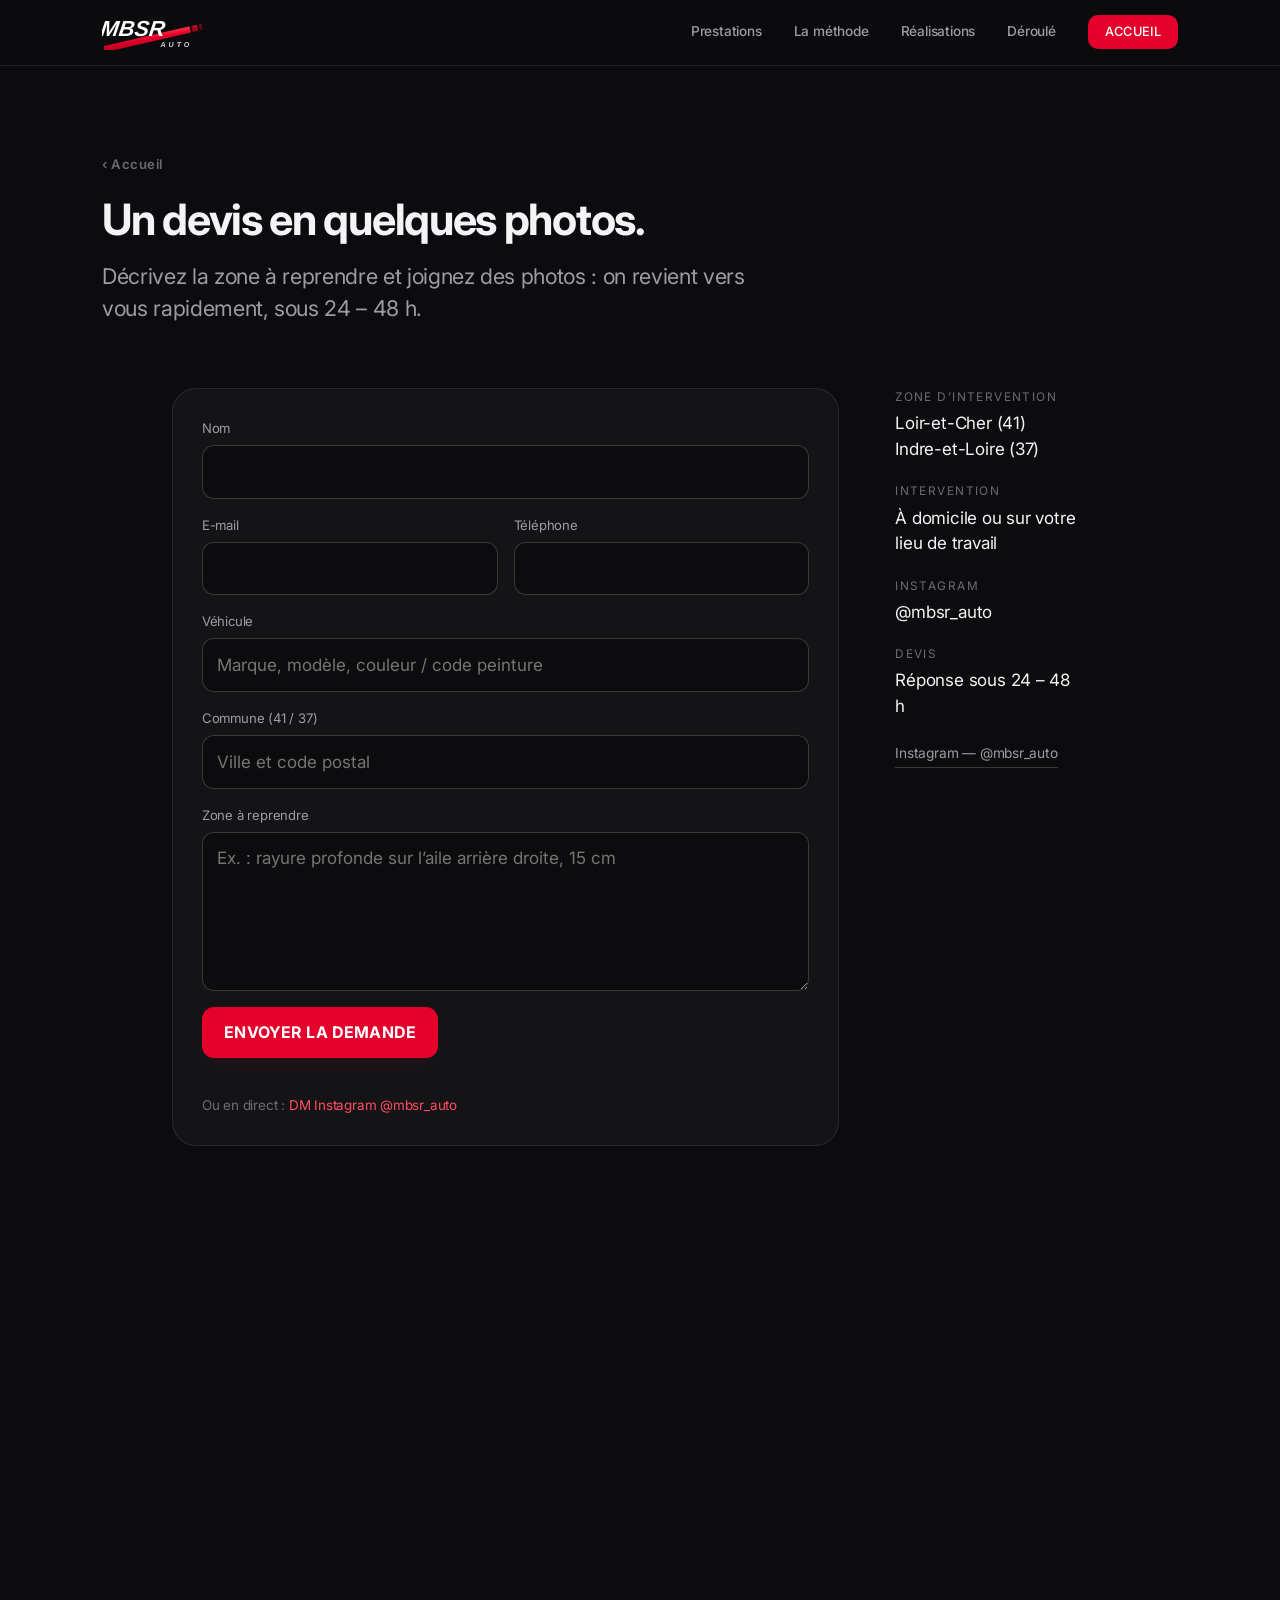
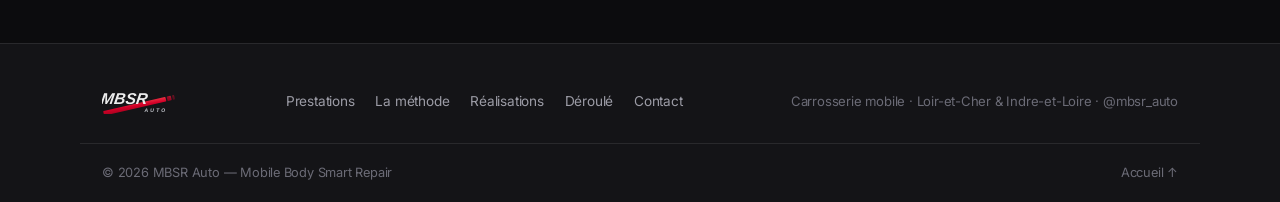
==== commit 00a944af: "preview: page contact - lien retour propre (sans le tiret rouge des eyebrows) Co-Authored-By: Claude" ====
--- a/contact.html
+++ b/contact.html
@@ -42,7 +42,7 @@
 
 <section class="contact contact-page">
   <div class="narrow">
-    <p class="eyebrow"><a href="/" class="back-lk">‹ Accueil</a></p>
+    <p class="backrow"><a href="/" class="back-lk">‹ Accueil</a></p>
     <h2>Un devis en quelques photos.</h2>
     <p class="big-p">Décrivez la zone à reprendre et joignez des photos : on revient vers vous rapidement, sous 24 – 48 h.</p>
   </div>
--- a/assets/styles.css
+++ b/assets/styles.css
@@ -259,8 +259,8 @@
 
 /* ===================== Contact page ===================== */
 .contact-page { padding-top: clamp(3.2rem, 2rem + 5vw, 5.5rem); }
-.back-lk { color: var(--ink-3); text-transform: none; letter-spacing: 0; font-weight: 500; }
-.back-lk::before { display: none; }
+.backrow { margin: 0 0 1.4rem; font-size: .82rem; }
+.back-lk { color: var(--ink-3); font-weight: 600; letter-spacing: .04em; }
 .back-lk:hover { color: var(--accent-2); }
 
 /* ===================== Responsive ===================== */
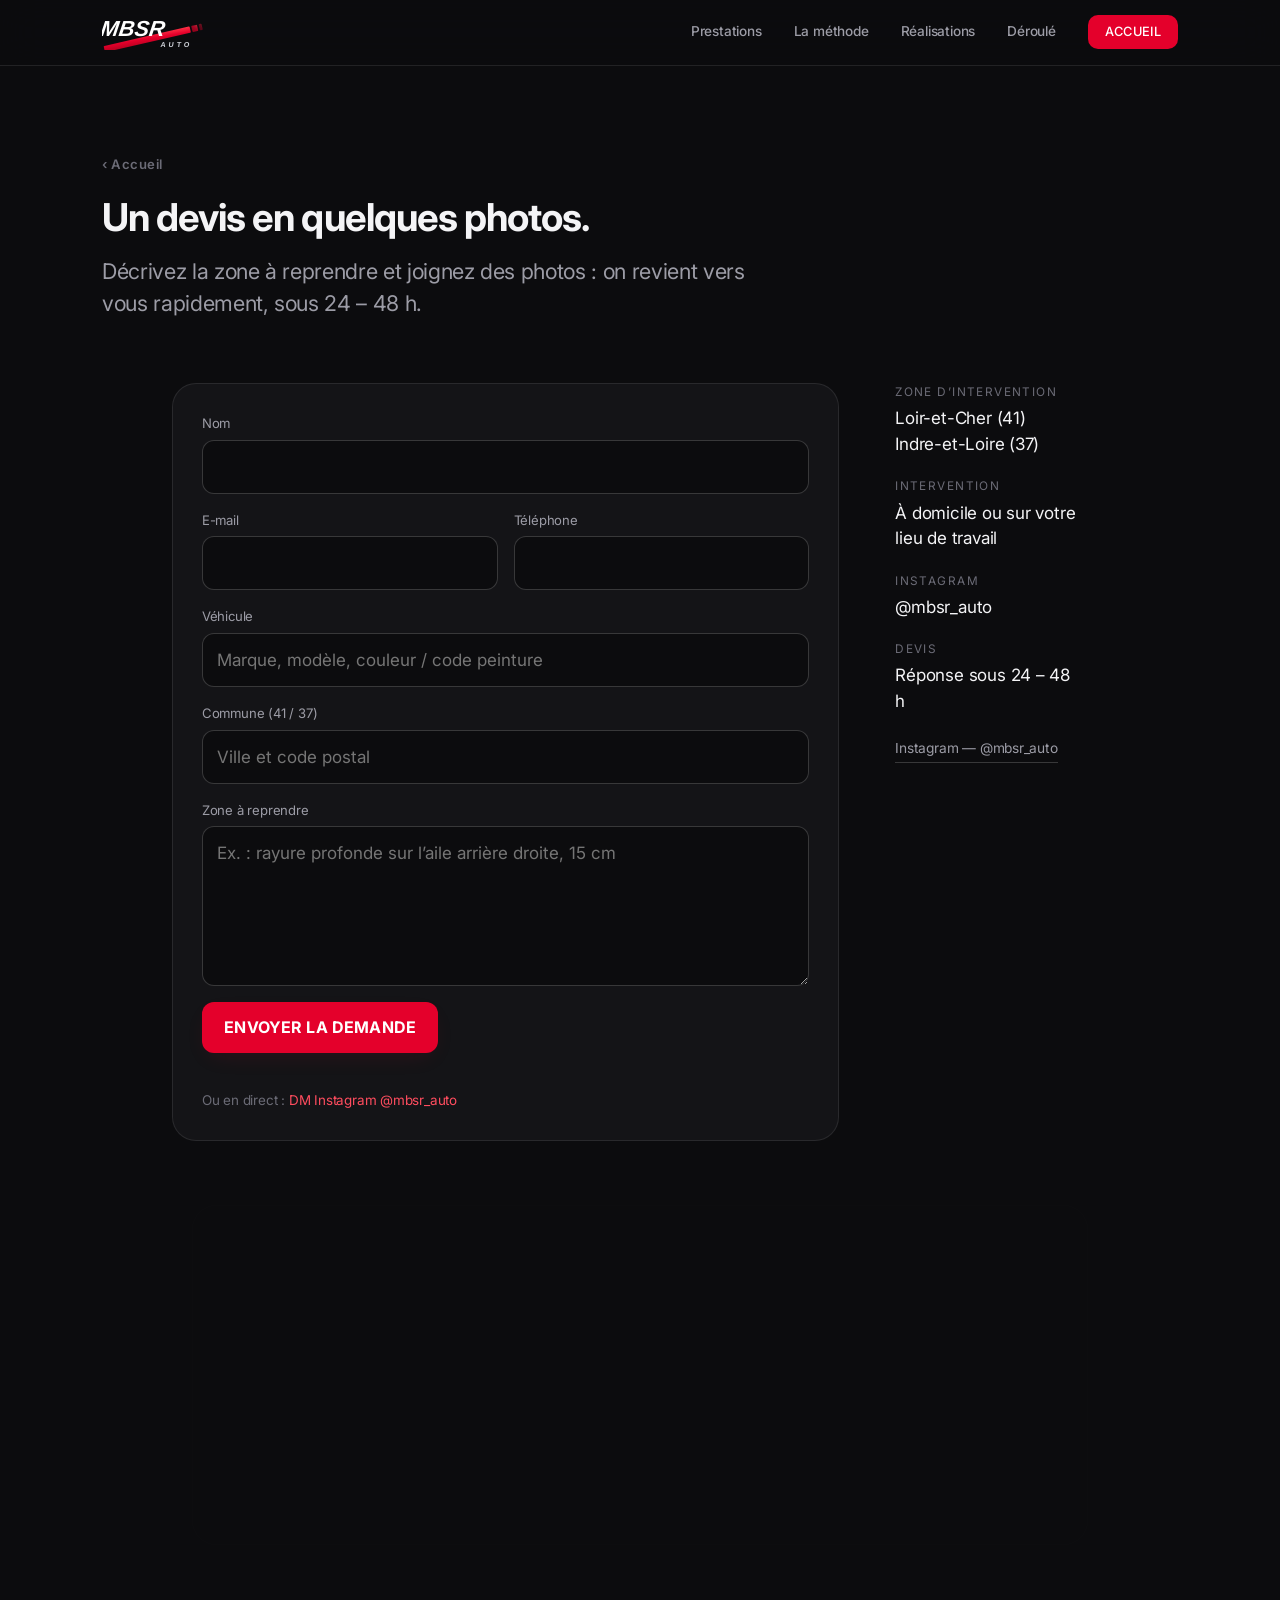
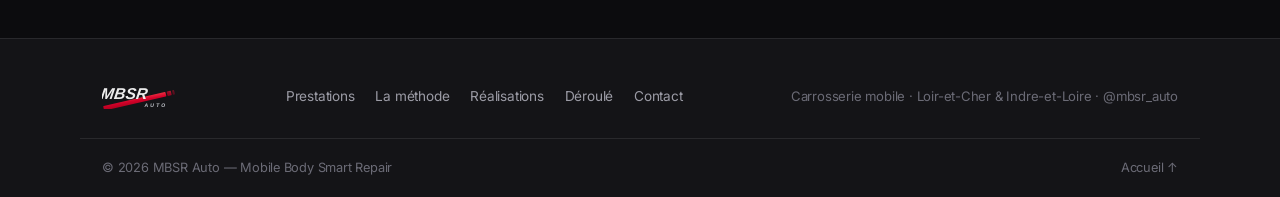
==== commit 510d1087: "preview: intro rideau de garage qui se leve sur le logo MBSR - rideau metallique nervure plein ecran" ====
--- a/contact.html
+++ b/contact.html
@@ -16,7 +16,7 @@
 <link rel="preconnect" href="https://fonts.googleapis.com" />
 <link rel="preconnect" href="https://fonts.gstatic.com" crossorigin />
 <link href="https://fonts.googleapis.com/css2?family=Inter:wght@400;500;600;700;800&display=swap" rel="stylesheet" />
-<link rel="stylesheet" href="assets/styles.css?v=6" />
+<link rel="stylesheet" href="assets/styles.css?v=7" />
 </head>
 <body>
 <a class="skip-link" href="#main">Aller au contenu</a>
@@ -93,6 +93,6 @@
   <div class="ft-bot"><p>© <span id="year"></span> MBSR Auto — Mobile Body Smart Repair</p><p><a href="/">Accueil ↑</a></p></div>
 </footer>
 
-<script src="assets/main.js?v=4" defer></script>
+<script src="assets/main.js?v=5" defer></script>
 </body>
 </html>
--- a/assets/styles.css
+++ b/assets/styles.css
@@ -33,7 +33,7 @@
 a { color: inherit; text-decoration: none; }
 h1, h2, h3 { margin: 0; font-weight: 700; letter-spacing: -.03em; line-height: 1.05; }
 h1 { font-size: clamp(2.7rem, 1.5rem + 4.6vw, 5rem); font-weight: 800; }
-h2 { font-size: clamp(1.7rem, 1.15rem + 2.4vw, 2.7rem); }
+h2 { font-size: clamp(1.65rem, 1.15rem + 2vw, 2.4rem); letter-spacing: -.025em; }
 h3 { font-size: 1.15rem; letter-spacing: -.02em; }
 p { margin: 0; }
 
@@ -142,12 +142,30 @@
 
 /* ---- Prestations ---- */
 .crafts-inner { max-width: var(--wrap); margin: 0 auto; padding: 0 22px; }
-.crafts-inner > .eyebrow, .crafts-inner > h2 { padding-left: 2px; }
-.crafts-inner h2 { margin-bottom: clamp(1.8rem, 1.4rem + 2vw, 2.8rem); text-transform: uppercase; max-width: 24ch; }
-.craft-list { list-style: none; margin: 0; padding: 0; display: grid; grid-template-columns: repeat(3, 1fr); gap: 1px; background: var(--hair); border: 1px solid var(--hair); border-radius: var(--r); overflow: hidden; }
-.craft-list li { background: var(--sec-2); padding: 1.6rem 1.5rem; transition: background .25s var(--ease); }
-.craft-list li:hover { background: var(--bg-3); }
-.craft-list h3 { margin-bottom: .45rem; }
+.crafts-inner h2 { margin-bottom: clamp(1.8rem, 1.4rem + 2vw, 2.8rem); max-width: 22ch; }
+.craft-list { list-style: none; margin: 0; padding: 0; display: grid; grid-template-columns: repeat(3, 1fr); gap: 14px; counter-reset: craft; }
+.craft-list li {
+  counter-increment: craft;
+  position: relative; overflow: hidden;
+  background: var(--bg-alt); border: 1px solid var(--hair); border-radius: 18px;
+  padding: 1.6rem 1.5rem 1.7rem;
+  transition: border-color .25s var(--ease), background .25s var(--ease), transform .25s var(--ease);
+}
+.craft-list li::after {
+  content: counter(craft, decimal-leading-zero);
+  position: absolute; top: .9rem; right: 1.1rem;
+  font-size: 2.2rem; font-weight: 800; font-style: italic; letter-spacing: -.04em;
+  color: rgba(255, 255, 255, .055); transition: color .25s var(--ease);
+}
+.craft-list li::before {
+  content: ""; position: absolute; left: 0; top: 1.5rem; bottom: 1.5rem; width: 3px;
+  background: var(--accent); border-radius: 0 3px 3px 0;
+  transform: scaleY(0); transform-origin: top; transition: transform .3s var(--ease);
+}
+.craft-list li:hover { border-color: rgba(228, 0, 43, .45); background: var(--bg-3); transform: translateY(-2px); }
+.craft-list li:hover::before { transform: scaleY(1); }
+.craft-list li:hover::after { color: rgba(228, 0, 43, .16); }
+.craft-list h3 { margin-bottom: .45rem; padding-right: 2.2rem; }
 .craft-list p { color: var(--ink-2); font-size: .92rem; }
 
 /* ---- Méthode : image + texte côte à côte ---- */
@@ -155,7 +173,7 @@
 .grow-wrap { margin: 0; max-width: none; padding: 0; }
 .grow-img { width: 100%; height: clamp(300px, 40vw, 480px); object-fit: cover; object-position: 50% 55%; border-radius: var(--r); border: 1px solid var(--hair); }
 .atelier-copy { max-width: none; margin: 0; padding: 0; }
-.atelier-copy h2 { margin: .2rem 0 1.1rem; text-transform: uppercase; max-width: 22ch; }
+.atelier-copy h2 { margin: .2rem 0 1.1rem; max-width: 20ch; }
 .atelier-copy .big-p { max-width: 48ch; }
 .ticks { list-style: none; padding: 0; margin: 1.6rem 0; display: grid; gap: .6rem; }
 .ticks li { position: relative; padding-left: 1.9rem; color: var(--ink-2); }
@@ -164,7 +182,7 @@
 
 /* ---- Réalisations : slider + lightbox ---- */
 .gallery-head { max-width: var(--wrap); margin: 0 auto clamp(1.8rem, 1.4rem + 2vw, 2.8rem); padding: 0 22px; }
-.gallery-head h2 { text-transform: uppercase; max-width: 24ch; }
+.gallery-head h2 { max-width: 24ch; }
 .gallery-slider { position: relative; max-width: var(--wrap); margin: 0 auto; padding: 0 22px; }
 .gwrap { overflow-x: auto; scroll-snap-type: x mandatory; -webkit-overflow-scrolling: touch; scrollbar-width: none; }
 .gwrap::-webkit-scrollbar { display: none; }
@@ -197,7 +215,7 @@
 .cta-actions { margin-top: 1.6rem; display: flex; gap: 1.4rem; align-items: center; flex-wrap: wrap; }
 
 /* ---- Déroulé ---- */
-.sinistre h2 { text-transform: uppercase; }
+.sinistre h2 { max-width: 24ch; }
 .steps { list-style: none; padding: 0 22px; margin: clamp(2.2rem, 1.8rem + 2.5vw, 3.4rem) auto 0; max-width: var(--wrap); display: grid; grid-template-columns: repeat(3, 1fr); gap: clamp(1.4rem, 1rem + 2vw, 2.6rem); }
 .steps li { position: relative; padding-left: 3.4rem; }
 .steps li > span { position: absolute; left: 0; top: 0; display: grid; place-items: center; width: 40px; height: 40px; border-radius: 11px; background: var(--accent); color: var(--accent-ink); font-weight: 800; }
@@ -307,3 +325,44 @@
   .hero-links { flex-direction: column; gap: .8rem; }
   .cta-actions { flex-direction: column; align-items: flex-start; gap: .9rem; }
 }
+
+/* ===================== Rideau de garage (intro) ===================== */
+#shutter {
+  position: fixed; inset: -2px 0 0; z-index: 500; overflow: hidden;
+  display: grid; place-items: center;
+  background: #141418; will-change: transform;
+  animation: doorUp 1.4s cubic-bezier(.6, 0, .18, 1) .55s forwards;
+}
+#shutter.gone, html.shutter-seen #shutter { display: none; }
+#shutter::before {                 /* tôle nervurée */
+  content: ""; position: absolute; inset: 0; z-index: 0;
+  background:
+    radial-gradient(120% 60% at 50% 8%, rgba(255,255,255,.06), rgba(255,255,255,0) 60%),
+    linear-gradient(90deg, rgba(0,0,0,.6) 0, rgba(0,0,0,0) 15%, rgba(0,0,0,0) 85%, rgba(0,0,0,.6) 100%),
+    linear-gradient(180deg, rgba(255,255,255,.04) 0, rgba(255,255,255,0) 24%, rgba(0,0,0,.4) 100%),
+    repeating-linear-gradient(180deg,
+      rgba(255,255,255,.07) 0, rgba(255,255,255,.07) 1px,
+      #202027 1px, #1a1a20 6px,
+      #14141a 40px,
+      #0c0c10 45px, #07070a 47px);
+}
+#shutter::after {                  /* lèvre basse + ombre portée qui balaie la page */
+  content: ""; position: absolute; left: 0; right: 0; bottom: -38px; height: 38px; z-index: 2;
+  background: linear-gradient(180deg, #0b0b0c, #050506);
+  border-top: 2px solid #2f2f36;
+  box-shadow: 0 26px 60px 12px rgba(0,0,0,.85);
+}
+.shutter-plate {
+  position: relative; z-index: 3; width: min(288px, 58vw); text-align: center;
+  opacity: 0; transform: translateY(10px);
+  animation: shutterPlate .5s var(--ease) .16s forwards;
+}
+.shutter-plate img { width: 100%; height: auto; filter: drop-shadow(0 8px 20px rgba(0,0,0,.7)); }
+.shutter-plate .bar { display: block; width: 110px; height: 4px; margin: 1.1rem auto 0; background: var(--accent); border-radius: 3px; box-shadow: 0 0 16px rgba(228,0,43,.55); }
+@keyframes shutterPlate { to { opacity: 1; transform: none; } }
+@keyframes doorUp {
+  0% { transform: translateY(0); }
+  10% { transform: translateY(0); }
+  100% { transform: translateY(-101%); }
+}
+@media (prefers-reduced-motion: reduce) { #shutter { display: none; } }
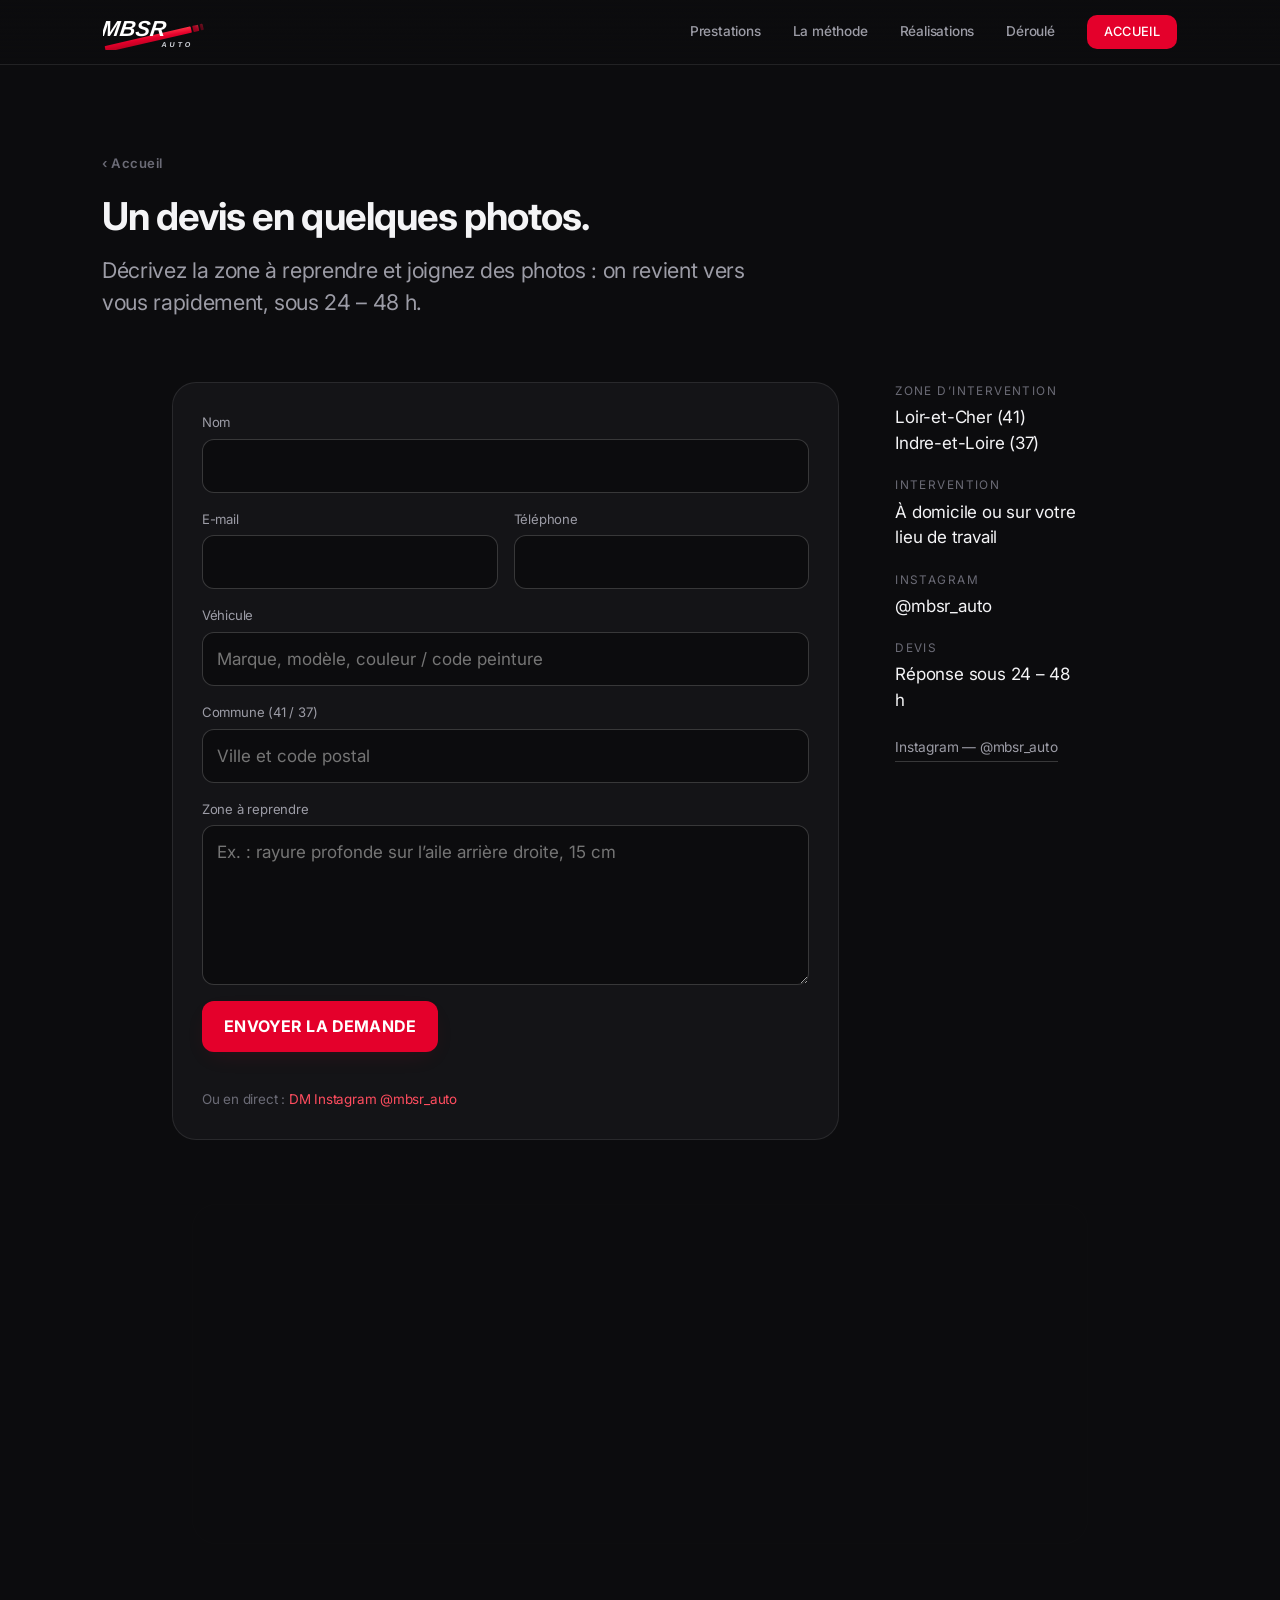
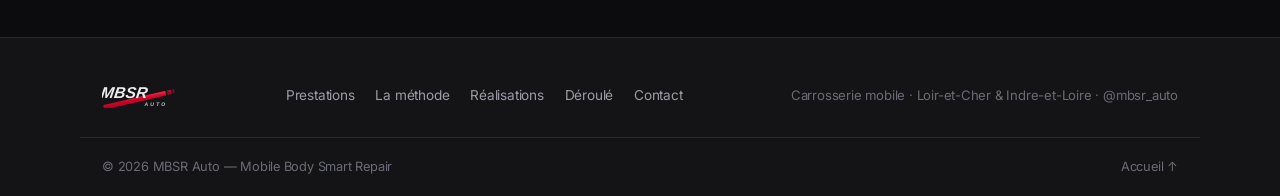
==== commit 76d5c563: "Hero immersif : image plein cadre + texte en surimpression - redpaint.jpg passe en fond plein cadre " ====
--- a/contact.html
+++ b/contact.html
@@ -16,7 +16,7 @@
 <link rel="preconnect" href="https://fonts.googleapis.com" />
 <link rel="preconnect" href="https://fonts.gstatic.com" crossorigin />
 <link href="https://fonts.googleapis.com/css2?family=Inter:wght@400;500;600;700;800&display=swap" rel="stylesheet" />
-<link rel="stylesheet" href="assets/styles.css?v=7" />
+<link rel="stylesheet" href="assets/styles.css?v=8" />
 </head>
 <body>
 <a class="skip-link" href="#main">Aller au contenu</a>
@@ -93,6 +93,6 @@
   <div class="ft-bot"><p>© <span id="year"></span> MBSR Auto — Mobile Body Smart Repair</p><p><a href="/">Accueil ↑</a></p></div>
 </footer>
 
-<script src="assets/main.js?v=5" defer></script>
+<script src="assets/main.js?v=6" defer></script>
 </body>
 </html>
--- a/assets/styles.css
+++ b/assets/styles.css
@@ -63,10 +63,24 @@
 .btn:hover { filter: brightness(1.1); }
 .btn:active { transform: scale(.98); }
 
-/* ===================== Header ===================== */
-.hd { position: sticky; top: 0; z-index: 100; background: rgba(12, 12, 14, .72); backdrop-filter: saturate(180%) blur(20px); border-bottom: 1px solid transparent; transition: border-color .3s var(--ease); }
-.hd.stuck { border-bottom-color: var(--hair); }
-.hd-in { max-width: var(--wrap); margin: 0 auto; padding: 0 22px; height: 64px; display: flex; align-items: center; justify-content: space-between; gap: 1.5rem; }
+/* ===================== Header (barre en haut → îlot flottant au scroll) ===================== */
+.hd { position: sticky; top: 0; z-index: 100; padding-top: 0; background: linear-gradient(180deg, rgba(12, 12, 14, .92), rgba(12, 12, 14, 0)); transition: background .3s var(--ease), padding-top .32s var(--ease); }
+.hd.stuck { background: transparent; padding-top: 16px; }
+.hd-in {
+  max-width: var(--wrap); margin: 0 auto; padding: 0 22px; height: 64px;
+  display: flex; align-items: center; justify-content: space-between; gap: 1.5rem;
+  border: 1px solid transparent; border-radius: 0;
+  transition: max-width .42s var(--ease), height .3s var(--ease),
+    padding .3s var(--ease), background .3s var(--ease), border-color .3s var(--ease),
+    border-radius .42s var(--ease), box-shadow .3s var(--ease);
+}
+.hd.stuck .hd-in {
+  max-width: min(960px, calc(100% - 28px));
+  height: 54px; padding: 0 12px 0 20px;
+  background: rgba(19, 19, 23, .72); backdrop-filter: saturate(180%) blur(22px);
+  border-color: var(--hair-2); border-radius: 100px;
+  box-shadow: 0 16px 38px -16px rgba(0, 0, 0, .7);
+}
 .hd-logo img { height: 36px; width: auto; }
 .nav { display: flex; align-items: center; gap: 2rem; }
 .nav > a { font-size: .85rem; font-weight: 500; color: var(--ink-2); transition: color .15s var(--ease); }
@@ -79,15 +93,32 @@
 .burger[aria-expanded="true"] span:nth-child(2) { transform: translateY(-2.3px) rotate(-45deg); }
 
 /* ===================== Hero ===================== */
-.hero { position: relative; overflow: hidden; text-align: center; padding: clamp(3.5rem, 2.5rem + 6vw, 7rem) 22px 0; }
-.hero::before {
-  content: ""; position: absolute; left: 50%; top: -6%; width: min(1100px, 120vw); aspect-ratio: 1;
-  transform: translateX(-50%); pointer-events: none; z-index: 0;
-  background: radial-gradient(circle at 50% 40%, var(--accent-glow), rgba(228, 0, 43, 0) 62%);
-}
-.hero-text { position: relative; z-index: 1; max-width: 900px; margin: 0 auto; }
+.hero {
+  position: relative; overflow: hidden; isolation: isolate;
+  min-height: min(88vh, 760px);
+  display: flex; align-items: flex-end;
+  padding: 0; text-align: left;
+}
+.hero-bg {
+  position: absolute; inset: 0; z-index: -2;
+  width: 100%; height: 100%;
+  object-fit: cover; object-position: 50% 45%;
+  will-change: transform;
+}
+.hero::after {
+  content: ""; position: absolute; inset: 0; z-index: -1; pointer-events: none;
+  background:
+    linear-gradient(to right, rgba(9,9,11,.92) 0%, rgba(9,9,11,.6) 34%, rgba(9,9,11,.06) 66%, rgba(9,9,11,0) 100%),
+    linear-gradient(to top, var(--bg) 0%, rgba(9,9,11,.86) 15%, rgba(9,9,11,.22) 45%, rgba(9,9,11,.1) 70%, rgba(9,9,11,.4) 100%),
+    radial-gradient(58% 46% at 24% 64%, var(--accent-glow), rgba(228,0,43,0) 72%);
+}
+.hero-text {
+  position: relative; z-index: 1;
+  width: 100%; max-width: var(--wrap); margin: 0 auto;
+  padding: clamp(3rem, 2rem + 6vw, 6rem) 22px clamp(2.6rem, 1.8rem + 4vw, 4.4rem);
+}
 .hero .eyebrow::before { display: none; }
-.hero h1 { position: relative; font-size: clamp(3rem, 1.5rem + 5.6vw, 6rem); letter-spacing: -.04em; text-wrap: balance; text-transform: uppercase; }
+.hero h1 { position: relative; max-width: 16ch; font-size: clamp(2.5rem, 1.4rem + 4.4vw, 4.6rem); letter-spacing: -.04em; text-wrap: balance; text-transform: uppercase; }
 
 @supports ((-webkit-background-clip: text) or (background-clip: text)) {
   .hero h1.shine {
@@ -101,8 +132,7 @@
 }
 @keyframes shine { to { background-position: -40% 0; } }
 
-.sparkles { position: absolute; z-index: 1; left: 50%; top: 0; transform: translateX(-50%);
-  width: min(760px, 92vw); height: clamp(220px, 34vw, 340px); pointer-events: none; }
+.sparkles { position: absolute; z-index: 1; inset: 0; pointer-events: none; }
 .sparkles i {
   position: absolute; left: var(--x); top: var(--y);
   width: var(--s); height: var(--s); opacity: 0;
@@ -120,17 +150,8 @@
   .hero h1.shine { animation: none; }
   .sparkles { display: none; }
 }
-.hero-sub { margin: 1.15rem auto 0; max-width: 44ch; font-size: clamp(1.1rem, 1rem + .55vw, 1.4rem); font-weight: 500; color: var(--ink-2); letter-spacing: -.02em; line-height: 1.36; }
-.hero-links { margin-top: 1.35rem; display: flex; gap: 1.6rem; justify-content: center; flex-wrap: wrap; font-size: 1.02rem; }
-
-.hero-shot {
-  position: relative; z-index: 1;
-  margin: clamp(1.8rem, 1rem + 3vw, 3.2rem) calc(50% - 50vw) 0; width: 100vw;
-  border: 0; overflow: hidden;
-  -webkit-mask-image: linear-gradient(to bottom, transparent 0, #000 12%, #000 84%, transparent 100%);
-  mask-image: linear-gradient(to bottom, transparent 0, #000 12%, #000 84%, transparent 100%);
-}
-.hero-shot img { width: 100%; height: clamp(320px, 46vw, 560px); object-fit: cover; object-position: 50% 46%; will-change: transform; }
+.hero-sub { margin: 1.1rem 0 0; max-width: 44ch; font-size: clamp(1.05rem, 1rem + .45vw, 1.3rem); font-weight: 500; color: var(--ink); opacity: .92; letter-spacing: -.02em; line-height: 1.4; text-shadow: 0 1px 20px rgba(0, 0, 0, .5); }
+.hero-links { margin-top: 1.4rem; display: flex; gap: 1.4rem; justify-content: flex-start; align-items: center; flex-wrap: wrap; font-size: 1rem; }
 
 /* ===================== Sections base ===================== */
 .crafts, .atelier, .gallery, .sinistre, .contact, .cta {
@@ -330,39 +351,54 @@
 #shutter {
   position: fixed; inset: -2px 0 0; z-index: 500; overflow: hidden;
   display: grid; place-items: center;
-  background: #141418; will-change: transform;
-  animation: doorUp 1.4s cubic-bezier(.6, 0, .18, 1) .55s forwards;
+  background: #121216; will-change: transform;
+  animation: doorUp 1.75s cubic-bezier(.5, .02, .16, 1) .95s forwards;
 }
 #shutter.gone, html.shutter-seen #shutter { display: none; }
-#shutter::before {                 /* tôle nervurée */
+#shutter::before {                 /* tôle nervurée, panneaux marqués */
   content: ""; position: absolute; inset: 0; z-index: 0;
   background:
-    radial-gradient(120% 60% at 50% 8%, rgba(255,255,255,.06), rgba(255,255,255,0) 60%),
-    linear-gradient(90deg, rgba(0,0,0,.6) 0, rgba(0,0,0,0) 15%, rgba(0,0,0,0) 85%, rgba(0,0,0,.6) 100%),
-    linear-gradient(180deg, rgba(255,255,255,.04) 0, rgba(255,255,255,0) 24%, rgba(0,0,0,.4) 100%),
+    radial-gradient(130% 55% at 50% 6%, rgba(255,255,255,.09), rgba(255,255,255,0) 60%),
+    linear-gradient(90deg, rgba(0,0,0,.66) 0, rgba(0,0,0,0) 16%, rgba(0,0,0,0) 84%, rgba(0,0,0,.66) 100%),
+    linear-gradient(180deg, rgba(255,255,255,.05) 0, rgba(255,255,255,0) 22%, rgba(0,0,0,.44) 100%),
     repeating-linear-gradient(180deg,
-      rgba(255,255,255,.07) 0, rgba(255,255,255,.07) 1px,
-      #202027 1px, #1a1a20 6px,
-      #14141a 40px,
-      #0c0c10 45px, #07070a 47px);
+      #3a3a44 0, #3a3a44 2px,
+      #262630 2px, #1d1d26 9px,
+      #14141b 34px,
+      #0c0c12 43px,
+      #050508 45px, #000 47px);
 }
 #shutter::after {                  /* lèvre basse + ombre portée qui balaie la page */
-  content: ""; position: absolute; left: 0; right: 0; bottom: -38px; height: 38px; z-index: 2;
-  background: linear-gradient(180deg, #0b0b0c, #050506);
-  border-top: 2px solid #2f2f36;
-  box-shadow: 0 26px 60px 12px rgba(0,0,0,.85);
+  content: ""; position: absolute; left: 0; right: 0; bottom: -40px; height: 40px; z-index: 2;
+  background: linear-gradient(180deg, #0b0b0c, #030304);
+  border-top: 2px solid #35353d;
+  box-shadow: 0 28px 66px 14px rgba(0,0,0,.9);
 }
 .shutter-plate {
   position: relative; z-index: 3; width: min(288px, 58vw); text-align: center;
-  opacity: 0; transform: translateY(10px);
-  animation: shutterPlate .5s var(--ease) .16s forwards;
+  opacity: 0; transform: translateY(12px) scale(.97);
+  animation: shutterPlate .55s var(--ease) .18s forwards;
 }
 .shutter-plate img { width: 100%; height: auto; filter: drop-shadow(0 8px 20px rgba(0,0,0,.7)); }
-.shutter-plate .bar { display: block; width: 110px; height: 4px; margin: 1.1rem auto 0; background: var(--accent); border-radius: 3px; box-shadow: 0 0 16px rgba(228,0,43,.55); }
+.shutter-plate .bar { display: block; width: 110px; height: 4px; margin: 1.1rem auto 0; background: var(--accent); border-radius: 3px; box-shadow: 0 0 18px rgba(228,0,43,.6); }
+/* halo de lumière qui « entre » quand le rideau se lève */
+#shutterGlow {
+  position: fixed; left: 0; right: 0; top: 0; height: 62vh; z-index: 499; pointer-events: none;
+  background: linear-gradient(180deg, rgba(255,244,235,.32) 0, rgba(255,244,235,.08) 42%, rgba(255,244,235,0) 78%);
+  opacity: 0; transform: translateY(-26%);
+  animation: shutterGlow 1.15s var(--ease) 1.55s forwards;
+}
+#shutterGlow.gone, html.shutter-seen #shutterGlow { display: none; }
 @keyframes shutterPlate { to { opacity: 1; transform: none; } }
 @keyframes doorUp {
-  0% { transform: translateY(0); }
-  10% { transform: translateY(0); }
-  100% { transform: translateY(-101%); }
-}
+  0%   { transform: translateY(0); }
+  16%  { transform: translateY(0); }        /* pose */
+  100% { transform: translateY(-101%); }    /* montée franche, sans rebond */
+}
+@keyframes shutterGlow {
+  0%   { opacity: 0; transform: translateY(-30%); }
+  38%  { opacity: 1; }
+  100% { opacity: 0; transform: translateY(12%); }
+}
+@media (prefers-reduced-motion: reduce) { #shutterGlow { display: none; } }
 @media (prefers-reduced-motion: reduce) { #shutter { display: none; } }
